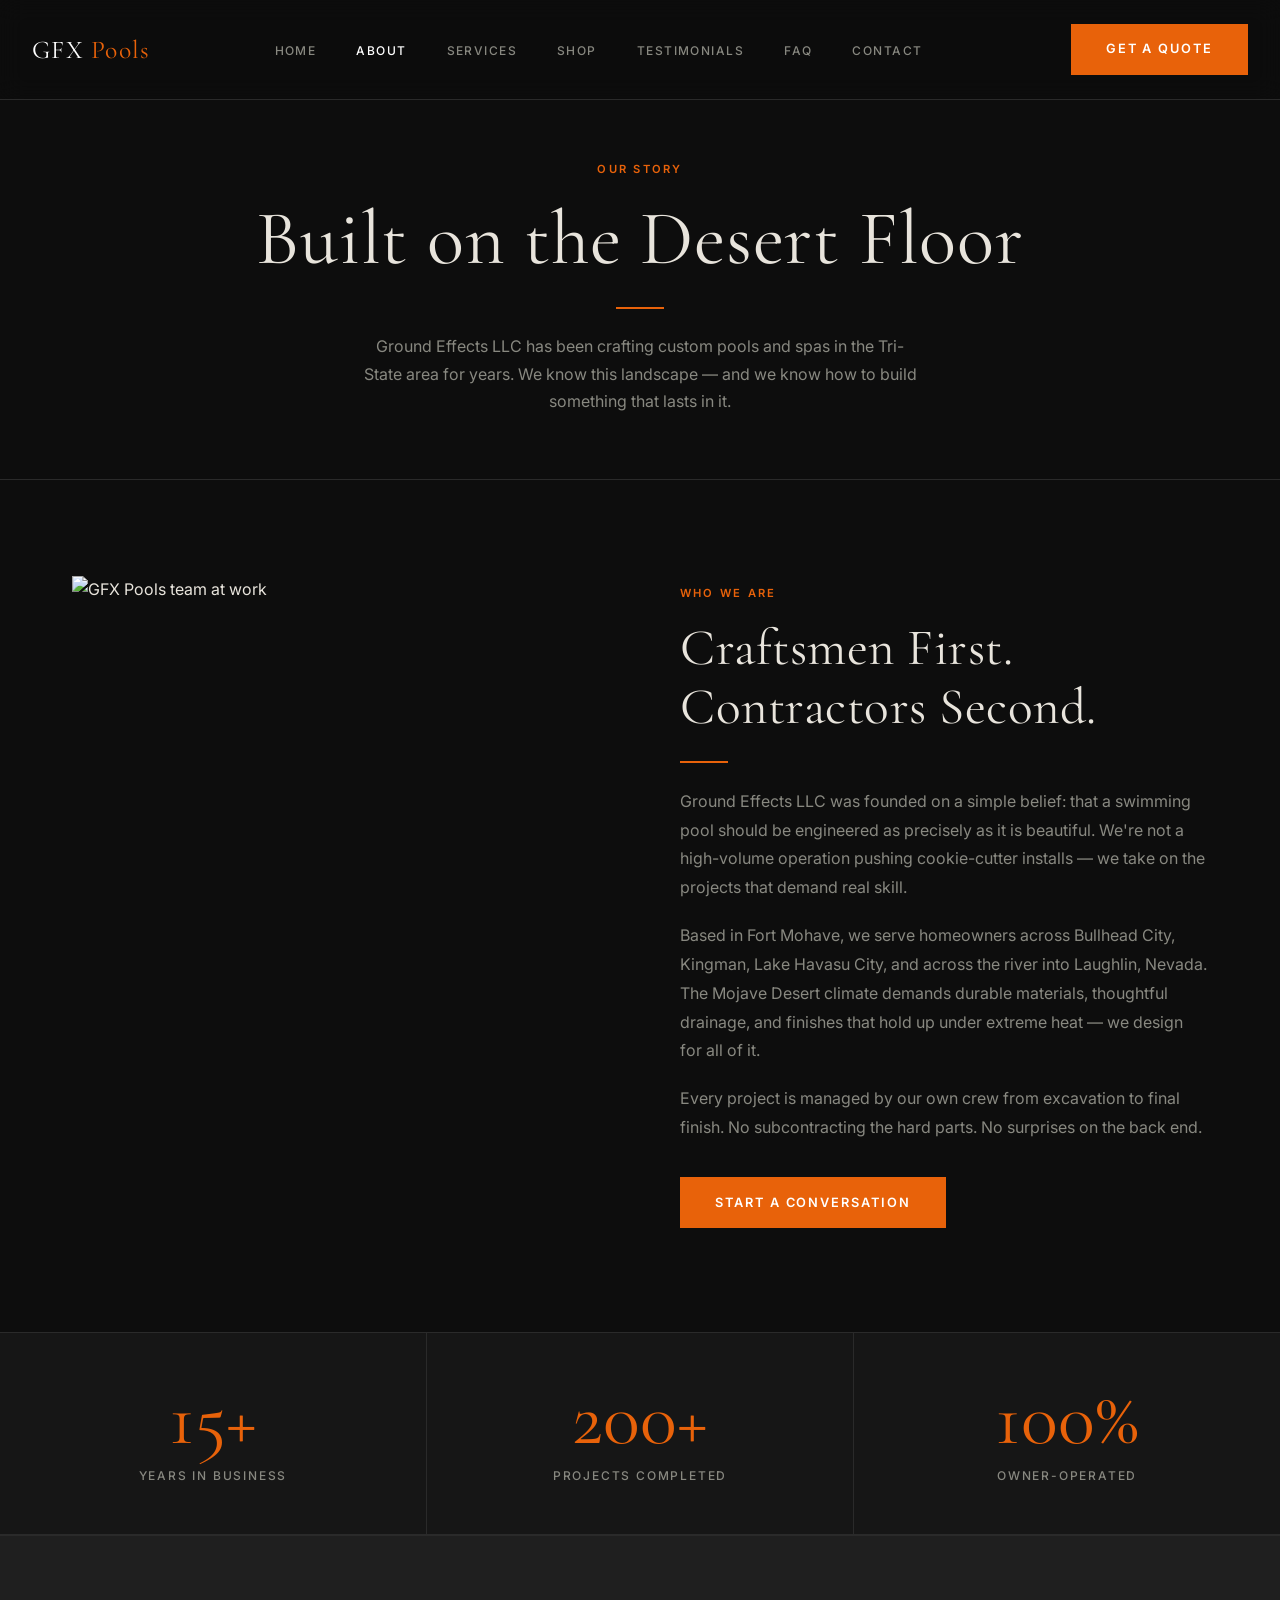
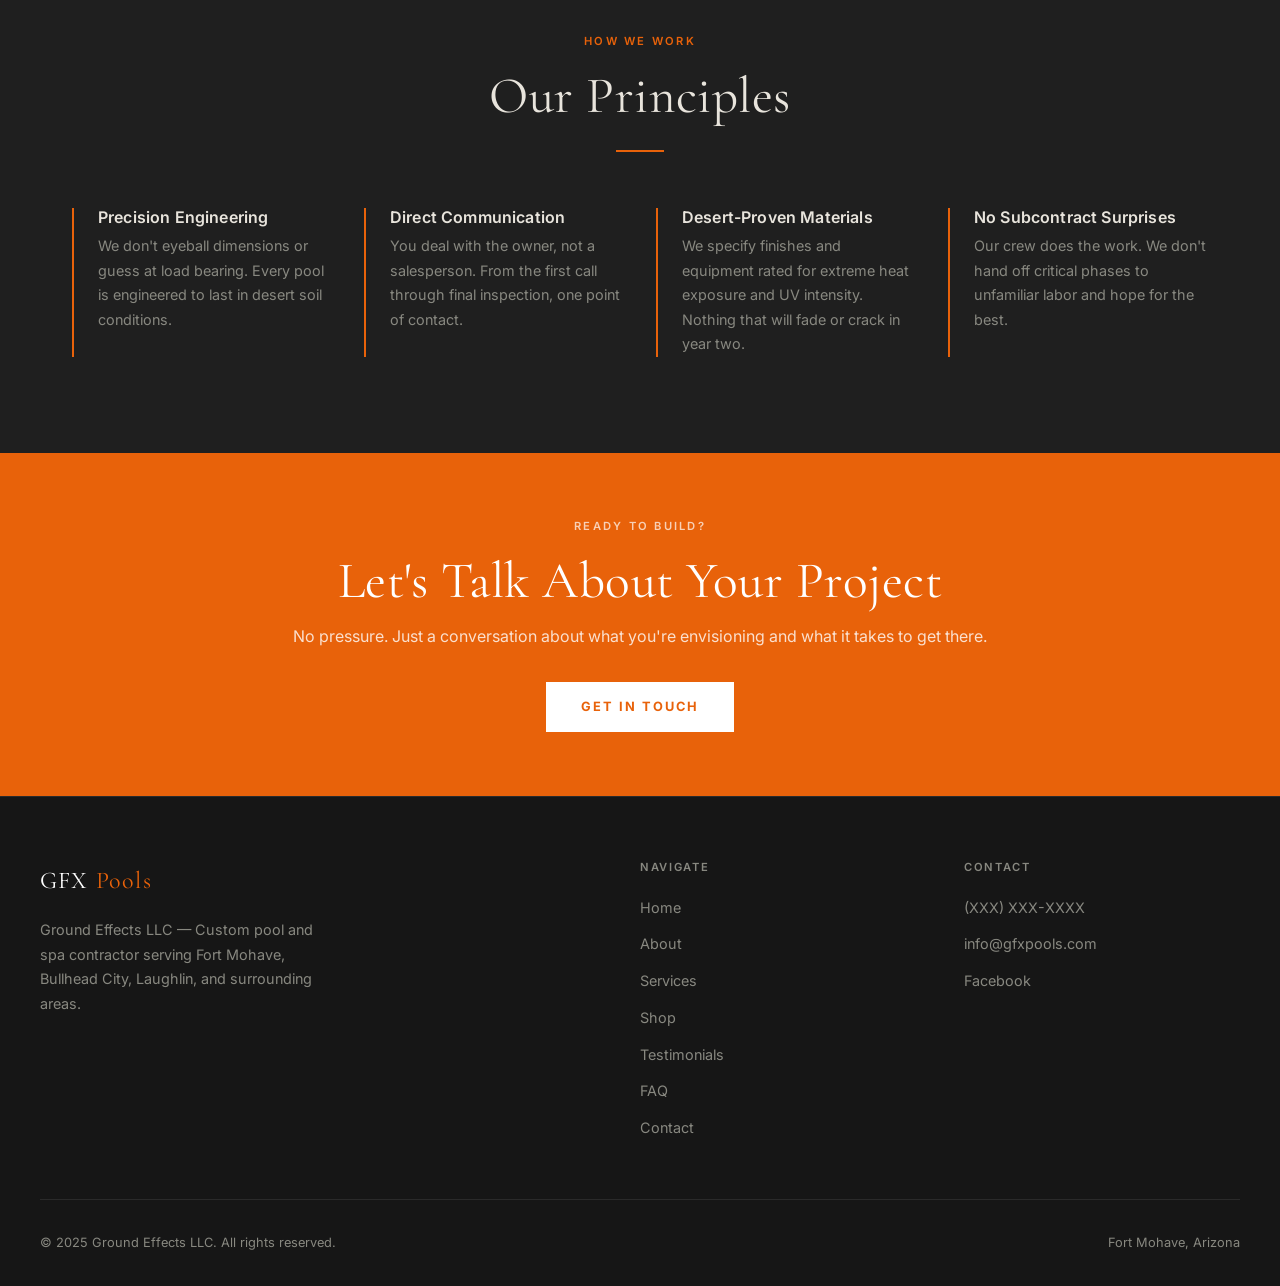
==== pages/about.html @ 376da18f "Initial commit" ====
<!DOCTYPE html>
<html lang="en">
<head>
  <meta charset="UTF-8">
  <meta name="viewport" content="width=device-width, initial-scale=1.0">
  <title>About — GFX Pools</title>
  <meta name="description" content="Ground Effects LLC — custom pool and spa contractor based in Fort Mohave, Arizona. Learn our story.">
  <link rel="preconnect" href="https://fonts.googleapis.com">
  <link rel="preconnect" href="https://fonts.gstatic.com" crossorigin>
  <link href="https://fonts.googleapis.com/css2?family=Cormorant+Garamond:ital,wght@0,300;0,400;0,600;1,300&family=Inter:wght@400;500;600&display=swap" rel="stylesheet">
  <link rel="stylesheet" href="../css/style.css">
  <style>
    .about-intro {
      display: grid;
      grid-template-columns: 1fr 1fr;
      gap: 5rem;
      align-items: center;
    }
    .about-intro img {
      width: 100%;
      aspect-ratio: 4/5;
      object-fit: cover;
    }
    .about-intro-text h2 { margin-bottom: 1.5rem; }
    .about-intro-text p { color: var(--muted); margin-bottom: 1.2rem; line-height: 1.8; }

    .stats-row {
      display: grid;
      grid-template-columns: repeat(3, 1fr);
      gap: 1.5px;
      background: var(--border);
      border-top: 1px solid var(--border);
      border-bottom: 1px solid var(--border);
    }
    .stat-block {
      background: var(--dark-card);
      padding: 3rem 2rem;
      text-align: center;
    }
    .stat-number {
      font-family: var(--font-display);
      font-size: clamp(3rem, 6vw, 5rem);
      color: var(--orange);
      line-height: 1;
      margin-bottom: 0.5rem;
    }
    .stat-label {
      font-size: 0.75rem;
      font-weight: 500;
      letter-spacing: 0.15em;
      text-transform: uppercase;
      color: var(--muted);
    }

    .values-grid {
      display: grid;
      grid-template-columns: repeat(auto-fit, minmax(240px, 1fr));
      gap: 2rem;
    }
    .value-item { border-left: 2px solid var(--orange); padding-left: 1.5rem; }
    .value-item h4 { margin-bottom: 0.5rem; font-family: var(--font-body); font-weight: 600; font-size: 1rem; }
    .value-item p { color: var(--muted); font-size: 0.9rem; line-height: 1.7; }

    @media (max-width: 768px) {
      .about-intro { grid-template-columns: 1fr; gap: 2.5rem; }
      .stats-row { grid-template-columns: 1fr; }
    }
  </style>
</head>
<body>

  <nav>
    <a href="../index.html" class="nav-logo">GFX <span>Pools</span></a>
    <ul class="nav-links">
      <li><a href="../index.html">Home</a></li>
      <li><a href="about.html" class="active">About</a></li>
      <li><a href="services.html">Services</a></li>
      <li><a href="shop.html">Shop</a></li>
      <li><a href="testimonials.html">Testimonials</a></li>
      <li><a href="faq.html">FAQ</a></li>
      <li><a href="contact.html">Contact</a></li>
    </ul>
    <a href="contact.html" class="btn btn-primary nav-cta">Get a Quote</a>
    <button class="nav-toggle" aria-label="Toggle navigation">
      <span></span><span></span><span></span>
    </button>
  </nav>

  <div class="page-hero">
    <span class="eyebrow">Our Story</span>
    <h1>Built on the Desert Floor</h1>
    <div class="divider center"></div>
    <p>Ground Effects LLC has been crafting custom pools and spas in the Tri-State area for years. We know this landscape — and we know how to build something that lasts in it.</p>
  </div>

  <!-- ── Intro ───────────────────────────────────────────────── -->
  <section>
    <div class="container about-intro">
      <img src="../images/about-team.jpg" alt="GFX Pools team at work" loading="lazy">
      <div class="about-intro-text">
        <span class="eyebrow">Who We Are</span>
        <h2>Craftsmen First. Contractors Second.</h2>
        <div class="divider"></div>
        <p>Ground Effects LLC was founded on a simple belief: that a swimming pool should be engineered as precisely as it is beautiful. We're not a high-volume operation pushing cookie-cutter installs — we take on the projects that demand real skill.</p>
        <p>Based in Fort Mohave, we serve homeowners across Bullhead City, Kingman, Lake Havasu City, and across the river into Laughlin, Nevada. The Mojave Desert climate demands durable materials, thoughtful drainage, and finishes that hold up under extreme heat — we design for all of it.</p>
        <p>Every project is managed by our own crew from excavation to final finish. No subcontracting the hard parts. No surprises on the back end.</p>
        <a href="contact.html" class="btn btn-primary" style="margin-top: 1rem;">Start a Conversation</a>
      </div>
    </div>
  </section>

  <!-- ── Stats ──────────────────────────────────────────────── -->
  <div class="stats-row">
    <div class="stat-block">
      <div class="stat-number">15+</div>
      <div class="stat-label">Years in Business</div>
    </div>
    <div class="stat-block">
      <div class="stat-number">200+</div>
      <div class="stat-label">Projects Completed</div>
    </div>
    <div class="stat-block">
      <div class="stat-number">100%</div>
      <div class="stat-label">Owner-Operated</div>
    </div>
  </div>

  <!-- ── Values ─────────────────────────────────────────────── -->
  <section style="background: var(--dark-mid); border-top: 1px solid var(--border);">
    <div class="container">
      <div class="section-header center">
        <span class="eyebrow">How We Work</span>
        <h2>Our Principles</h2>
        <div class="divider center"></div>
      </div>
      <div class="values-grid">
        <div class="value-item">
          <h4>Precision Engineering</h4>
          <p>We don't eyeball dimensions or guess at load bearing. Every pool is engineered to last in desert soil conditions.</p>
        </div>
        <div class="value-item">
          <h4>Direct Communication</h4>
          <p>You deal with the owner, not a salesperson. From the first call through final inspection, one point of contact.</p>
        </div>
        <div class="value-item">
          <h4>Desert-Proven Materials</h4>
          <p>We specify finishes and equipment rated for extreme heat exposure and UV intensity. Nothing that will fade or crack in year two.</p>
        </div>
        <div class="value-item">
          <h4>No Subcontract Surprises</h4>
          <p>Our crew does the work. We don't hand off critical phases to unfamiliar labor and hope for the best.</p>
        </div>
      </div>
    </div>
  </section>

  <!-- ── CTA ────────────────────────────────────────────────── -->
  <section class="financing-banner">
    <div class="container">
      <span class="eyebrow" style="color: rgba(255,255,255,0.7);">Ready to Build?</span>
      <h2>Let's Talk About Your Project</h2>
      <p>No pressure. Just a conversation about what you're envisioning and what it takes to get there.</p>
      <a href="contact.html" class="btn btn-financing">Get in Touch</a>
    </div>
  </section>

  <footer>
    <div class="footer-grid">
      <div class="footer-brand">
        <div class="nav-logo" style="font-family: 'Cormorant Garamond', serif; font-size: 1.5rem;">GFX <span style="color: var(--orange);">Pools</span></div>
        <p>Ground Effects LLC — Custom pool and spa contractor serving Fort Mohave, Bullhead City, Laughlin, and surrounding areas.</p>
      </div>
      <div class="footer-col">
        <h4>Navigate</h4>
        <ul>
          <li><a href="../index.html">Home</a></li>
          <li><a href="about.html">About</a></li>
          <li><a href="services.html">Services</a></li>
          <li><a href="shop.html">Shop</a></li>
          <li><a href="testimonials.html">Testimonials</a></li>
          <li><a href="faq.html">FAQ</a></li>
          <li><a href="contact.html">Contact</a></li>
        </ul>
      </div>
      <div class="footer-col">
        <h4>Contact</h4>
        <ul>
          <li><a href="tel:+1XXXXXXXXXX">(XXX) XXX-XXXX</a></li>
          <li><a href="mailto:info@gfxpools.com">info@gfxpools.com</a></li>
          <li><a href="https://www.facebook.com/GFXPools" target="_blank">Facebook</a></li>
        </ul>
      </div>
    </div>
    <div class="footer-bottom">
      <span>© 2025 Ground Effects LLC. All rights reserved.</span>
      <span>Fort Mohave, Arizona</span>
    </div>
  </footer>

  <script src="../js/main.js"></script>
</body>
</html>
---- css/style.css ----
/* ============================================================
   GFX Pools — Ground Effects LLC
   Brand: Dark luxury / Engineering Liquid Luxury
   Accent: #E8620A | Dark base | Clean gold highlights
   ============================================================ */

:root {
  --orange:     #E8620A;
  --orange-dim: #b34c08;
  --gold:       #C9A84C;
  --dark:       #0D0D0D;
  --dark-card:  #161616;
  --dark-mid:   #1F1F1F;
  --border:     #2A2A2A;
  --text:       #E8E4DC;
  --muted:      #888880;
  --white:      #FFFFFF;

  --font-display: 'Cormorant Garamond', Georgia, serif;
  --font-body:    'Inter', system-ui, sans-serif;

  --max-w: 1200px;
  --section-pad: 6rem 2rem;
}

/* ── Reset ─────────────────────────────────────────────────── */
*, *::before, *::after { box-sizing: border-box; margin: 0; padding: 0; }
html { scroll-behavior: smooth; }
body {
  background: var(--dark);
  color: var(--text);
  font-family: var(--font-body);
  font-size: 1rem;
  line-height: 1.7;
  -webkit-font-smoothing: antialiased;
}
img { max-width: 100%; display: block; }
a { color: inherit; text-decoration: none; }

/* ── Typography ─────────────────────────────────────────────── */
h1, h2, h3, h4 {
  font-family: var(--font-display);
  font-weight: 400;
  line-height: 1.15;
  letter-spacing: 0.01em;
}
h1 { font-size: clamp(2.8rem, 6vw, 5rem); }
h2 { font-size: clamp(2rem, 4vw, 3.2rem); }
h3 { font-size: 1.5rem; }
.eyebrow {
  font-family: var(--font-body);
  font-size: 0.7rem;
  font-weight: 600;
  letter-spacing: 0.2em;
  text-transform: uppercase;
  color: var(--orange);
  margin-bottom: 1rem;
  display: block;
}

/* ── Layout ─────────────────────────────────────────────────── */
.container {
  max-width: var(--max-w);
  margin: 0 auto;
  padding: 0 2rem;
}
section { padding: var(--section-pad); }

/* ── Buttons ─────────────────────────────────────────────────── */
.btn {
  display: inline-block;
  padding: 0.9rem 2.2rem;
  font-family: var(--font-body);
  font-size: 0.8rem;
  font-weight: 600;
  letter-spacing: 0.15em;
  text-transform: uppercase;
  border: none;
  cursor: pointer;
  transition: background 0.2s, color 0.2s;
}
.btn-primary {
  background: var(--orange);
  color: var(--white);
}
.btn-primary:hover { background: var(--orange-dim); }
.btn-outline {
  background: transparent;
  color: var(--text);
  border: 1px solid var(--border);
}
.btn-outline:hover {
  border-color: var(--orange);
  color: var(--orange);
}

/* ── Nav ─────────────────────────────────────────────────────── */
nav {
  position: fixed;
  top: 0; left: 0; right: 0;
  z-index: 100;
  padding: 1.5rem 2rem;
  display: flex;
  align-items: center;
  justify-content: space-between;
  background: rgba(13,13,13,0.92);
  backdrop-filter: blur(12px);
  border-bottom: 1px solid var(--border);
}
.nav-logo {
  font-family: var(--font-display);
  font-size: 1.6rem;
  letter-spacing: 0.05em;
  color: var(--white);
}
.nav-logo span { color: var(--orange); }
.nav-links {
  display: flex;
  gap: 2.5rem;
  list-style: none;
}
.nav-links a {
  font-size: 0.75rem;
  font-weight: 500;
  letter-spacing: 0.12em;
  text-transform: uppercase;
  color: var(--muted);
  transition: color 0.2s;
}
.nav-links a:hover, .nav-links a.active { color: var(--white); }
.nav-cta { margin-left: 1.5rem; }

/* Mobile nav toggle */
.nav-toggle {
  display: none;
  background: none;
  border: none;
  cursor: pointer;
  flex-direction: column;
  gap: 5px;
}
.nav-toggle span {
  display: block;
  width: 24px;
  height: 2px;
  background: var(--text);
  transition: 0.3s;
}

/* ── Hero ─────────────────────────────────────────────────────── */
.hero {
  min-height: 100vh;
  display: flex;
  align-items: flex-end;
  padding: 0;
  position: relative;
  overflow: hidden;
}
.hero-bg {
  position: absolute;
  inset: 0;
  background: linear-gradient(
    to bottom,
    rgba(13,13,13,0.3) 0%,
    rgba(13,13,13,0.6) 60%,
    rgba(13,13,13,0.95) 100%
  ), url('../images/hero.jpg') center/cover no-repeat;
}
.hero-content {
  position: relative;
  z-index: 2;
  padding: 0 2rem 6rem;
  max-width: var(--max-w);
  margin: 0 auto;
  width: 100%;
}
.hero h1 { color: var(--white); margin-bottom: 1.5rem; }
.hero h1 em {
  font-style: normal;
  color: var(--orange);
}
.hero-sub {
  font-size: 1.05rem;
  color: var(--muted);
  max-width: 520px;
  margin-bottom: 2.5rem;
}
.hero-actions { display: flex; gap: 1rem; flex-wrap: wrap; }

/* ── Section headers ─────────────────────────────────────────── */
.section-header {
  margin-bottom: 3.5rem;
}
.section-header.center { text-align: center; }
.section-header p {
  color: var(--muted);
  max-width: 600px;
  margin-top: 1rem;
}
.section-header.center p { margin: 1rem auto 0; }

/* ── Services grid ───────────────────────────────────────────── */
.services-grid {
  display: grid;
  grid-template-columns: repeat(auto-fit, minmax(280px, 1fr));
  gap: 1.5px;
  background: var(--border);
}
.service-card {
  background: var(--dark-card);
  padding: 2.5rem;
  transition: background 0.2s;
}
.service-card:hover { background: var(--dark-mid); }
.service-icon {
  font-size: 1.8rem;
  margin-bottom: 1.2rem;
}
.service-card h3 { margin-bottom: 0.75rem; }
.service-card p { color: var(--muted); font-size: 0.95rem; }

/* ── Shop / Buy Button embed ─────────────────────────────────── */
.shop-section {
  background: var(--dark-mid);
  border-top: 1px solid var(--border);
  border-bottom: 1px solid var(--border);
}
.shopify-buy-frame { width: 100%; }
#shopify-buy-button-placeholder {
  min-height: 400px;
  display: flex;
  align-items: center;
  justify-content: center;
  color: var(--muted);
  font-size: 0.85rem;
  letter-spacing: 0.1em;
  text-transform: uppercase;
  border: 1px dashed var(--border);
}

/* ── Portfolio / collage ─────────────────────────────────────── */
.portfolio-grid {
  display: grid;
  grid-template-columns: repeat(12, 1fr);
  grid-template-rows: auto;
  gap: 4px;
}
.portfolio-grid .cell { overflow: hidden; }
.portfolio-grid .cell img {
  width: 100%;
  height: 100%;
  object-fit: cover;
  transition: transform 0.5s ease;
}
.portfolio-grid .cell:hover img { transform: scale(1.04); }
.cell-large  { grid-column: span 8; grid-row: span 2; min-height: 480px; }
.cell-tall   { grid-column: span 4; grid-row: span 2; min-height: 480px; }
.cell-wide   { grid-column: span 6; min-height: 240px; }
.cell-small  { grid-column: span 4; min-height: 240px; }

/* ── Testimonials ────────────────────────────────────────────── */
.testimonials-grid {
  display: grid;
  grid-template-columns: repeat(auto-fit, minmax(300px, 1fr));
  gap: 1.5rem;
}
.testimonial-card {
  background: var(--dark-card);
  border: 1px solid var(--border);
  padding: 2.5rem;
}
.testimonial-stars { color: var(--orange); margin-bottom: 1rem; font-size: 0.85rem; }
.testimonial-text {
  font-family: var(--font-display);
  font-size: 1.2rem;
  line-height: 1.6;
  color: var(--text);
  margin-bottom: 1.5rem;
}
.testimonial-author { font-size: 0.8rem; color: var(--muted); letter-spacing: 0.1em; text-transform: uppercase; }

/* ── Financing banner ───────────────────────────────────────── */
.financing-banner {
  background: var(--orange);
  padding: 4rem 2rem;
  text-align: center;
}
.financing-banner h2 { color: var(--white); margin-bottom: 0.75rem; }
.financing-banner p { color: rgba(255,255,255,0.8); margin-bottom: 2rem; }
.btn-financing {
  background: var(--white);
  color: var(--orange);
  font-weight: 700;
}
.btn-financing:hover { background: var(--dark); color: var(--white); }

/* ── Footer ─────────────────────────────────────────────────── */
footer {
  background: var(--dark-card);
  border-top: 1px solid var(--border);
  padding: 4rem 2rem 2rem;
}
.footer-grid {
  display: grid;
  grid-template-columns: 2fr 1fr 1fr;
  gap: 3rem;
  max-width: var(--max-w);
  margin: 0 auto 3rem;
}
.footer-brand p { color: var(--muted); font-size: 0.9rem; margin-top: 1rem; max-width: 300px; }
.footer-col h4 {
  font-family: var(--font-body);
  font-size: 0.7rem;
  font-weight: 600;
  letter-spacing: 0.15em;
  text-transform: uppercase;
  color: var(--muted);
  margin-bottom: 1.2rem;
}
.footer-col ul { list-style: none; }
.footer-col li { margin-bottom: 0.6rem; }
.footer-col a { color: var(--muted); font-size: 0.9rem; transition: color 0.2s; }
.footer-col a:hover { color: var(--orange); }
.footer-bottom {
  max-width: var(--max-w);
  margin: 0 auto;
  padding-top: 2rem;
  border-top: 1px solid var(--border);
  display: flex;
  justify-content: space-between;
  align-items: center;
  font-size: 0.8rem;
  color: var(--muted);
}

/* ── Page hero (interior pages) ─────────────────────────────── */
.page-hero {
  padding: 10rem 2rem 4rem;
  text-align: center;
  border-bottom: 1px solid var(--border);
}
.page-hero h1 { margin-bottom: 1rem; }
.page-hero p { color: var(--muted); max-width: 560px; margin: 0 auto; }

/* ── Divider ─────────────────────────────────────────────────── */
.divider {
  width: 48px;
  height: 2px;
  background: var(--orange);
  margin: 1.5rem 0;
}
.divider.center { margin: 1.5rem auto; }

/* ── Responsive ─────────────────────────────────────────────── */
@media (max-width: 768px) {
  :root { --section-pad: 4rem 1.25rem; }
  .nav-links, .nav-cta { display: none; }
  .nav-toggle { display: flex; }
  .nav-links.open {
    display: flex;
    flex-direction: column;
    position: absolute;
    top: 100%; left: 0; right: 0;
    background: var(--dark-card);
    padding: 1.5rem 2rem;
    border-bottom: 1px solid var(--border);
    gap: 1.2rem;
  }
  .footer-grid { grid-template-columns: 1fr; gap: 2rem; }
  .footer-bottom { flex-direction: column; gap: 0.5rem; text-align: center; }
  .cell-large, .cell-tall, .cell-wide, .cell-small { grid-column: span 12; min-height: 220px; }
  .hero-actions { flex-direction: column; }
}
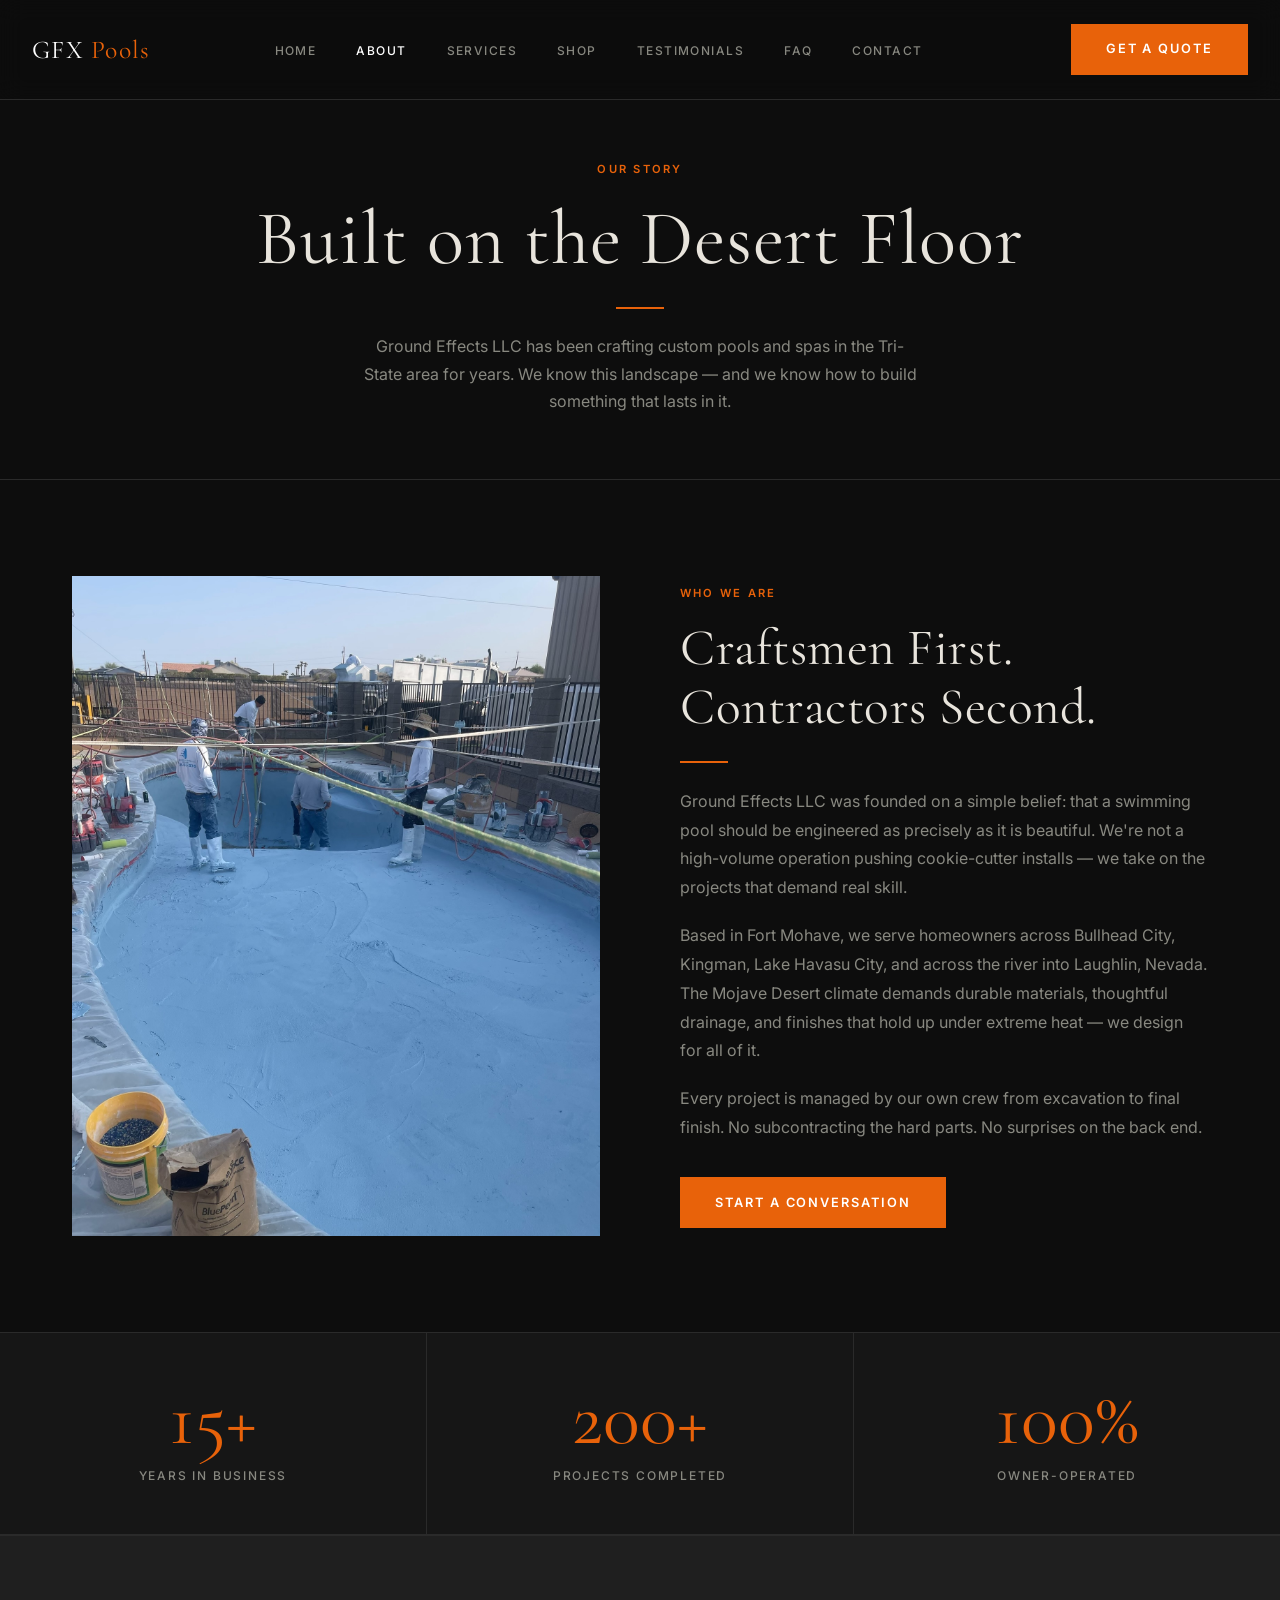
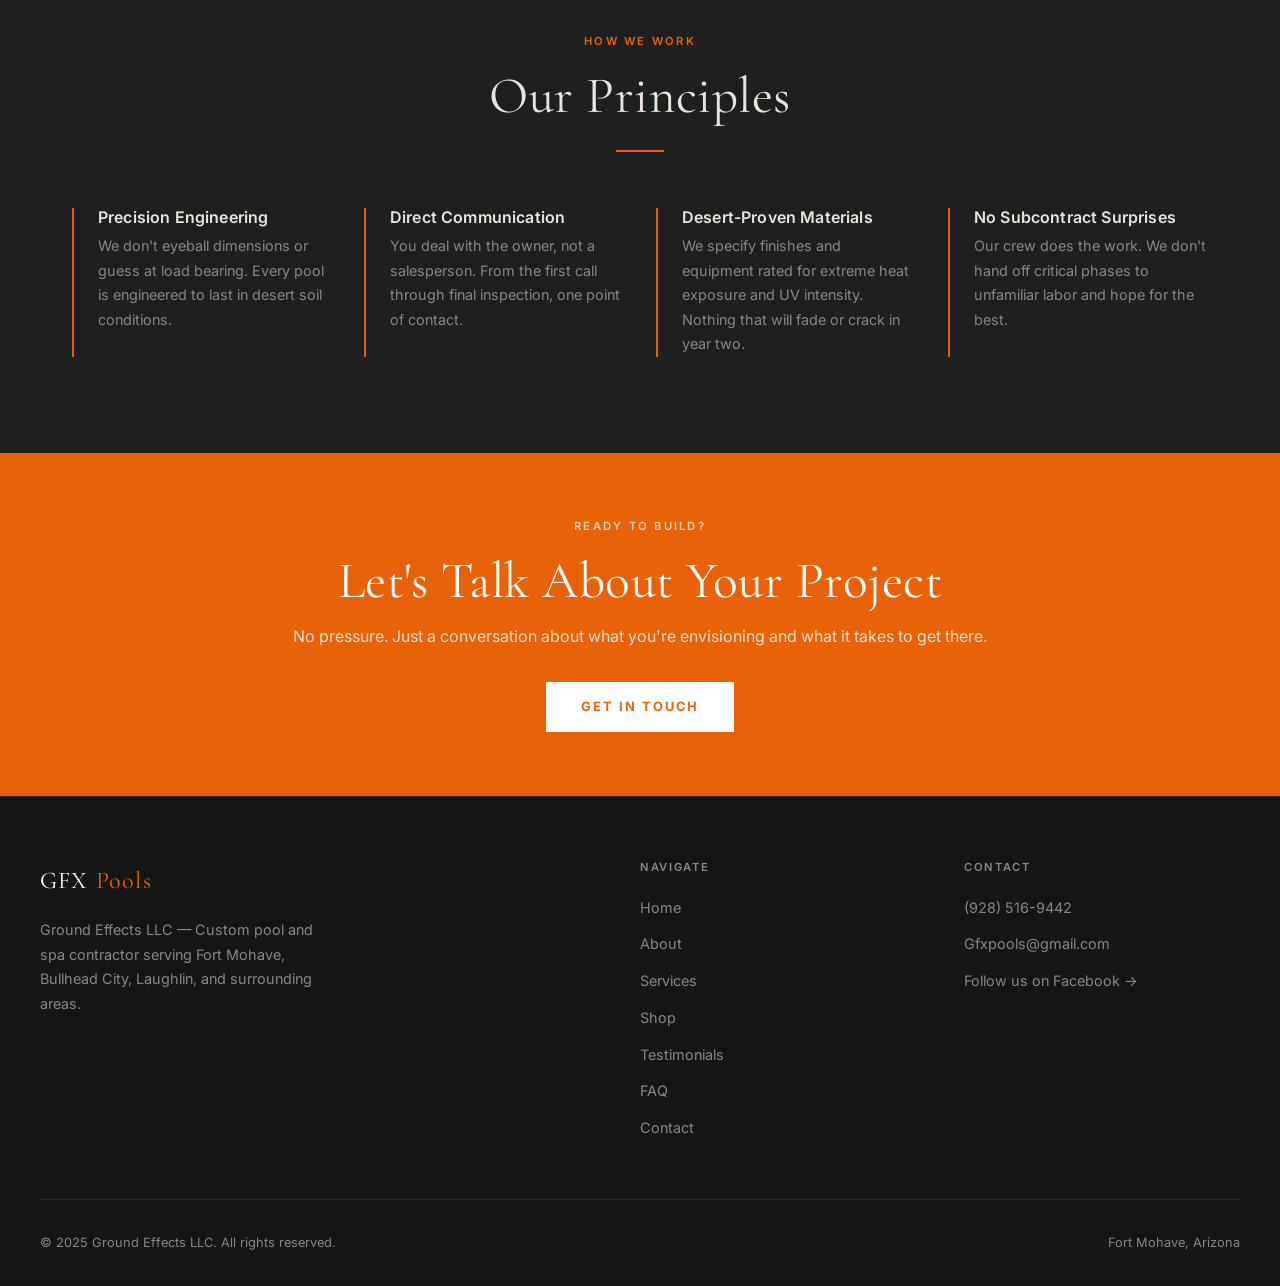
==== commit 673f59d0: "Facebook update" ====
--- a/pages/about.html
+++ b/pages/about.html
@@ -185,9 +185,9 @@
       <div class="footer-col">
         <h4>Contact</h4>
         <ul>
-          <li><a href="tel:+1XXXXXXXXXX">(XXX) XXX-XXXX</a></li>
-          <li><a href="mailto:info@gfxpools.com">info@gfxpools.com</a></li>
-          <li><a href="https://www.facebook.com/GFXPools" target="_blank">Facebook</a></li>
+          <li><a href="tel:+19285169442">(928) 516-9442</a></li>
+          <li><a href="mailto:Gfxpools@gmail.com">Gfxpools@gmail.com</a></li>
+          <li><a href="https://www.facebook.com/people/Gfx-Az/61581727505207/" target="_blank" rel="noopener">Follow us on Facebook →</a></li>
         </ul>
       </div>
     </div>
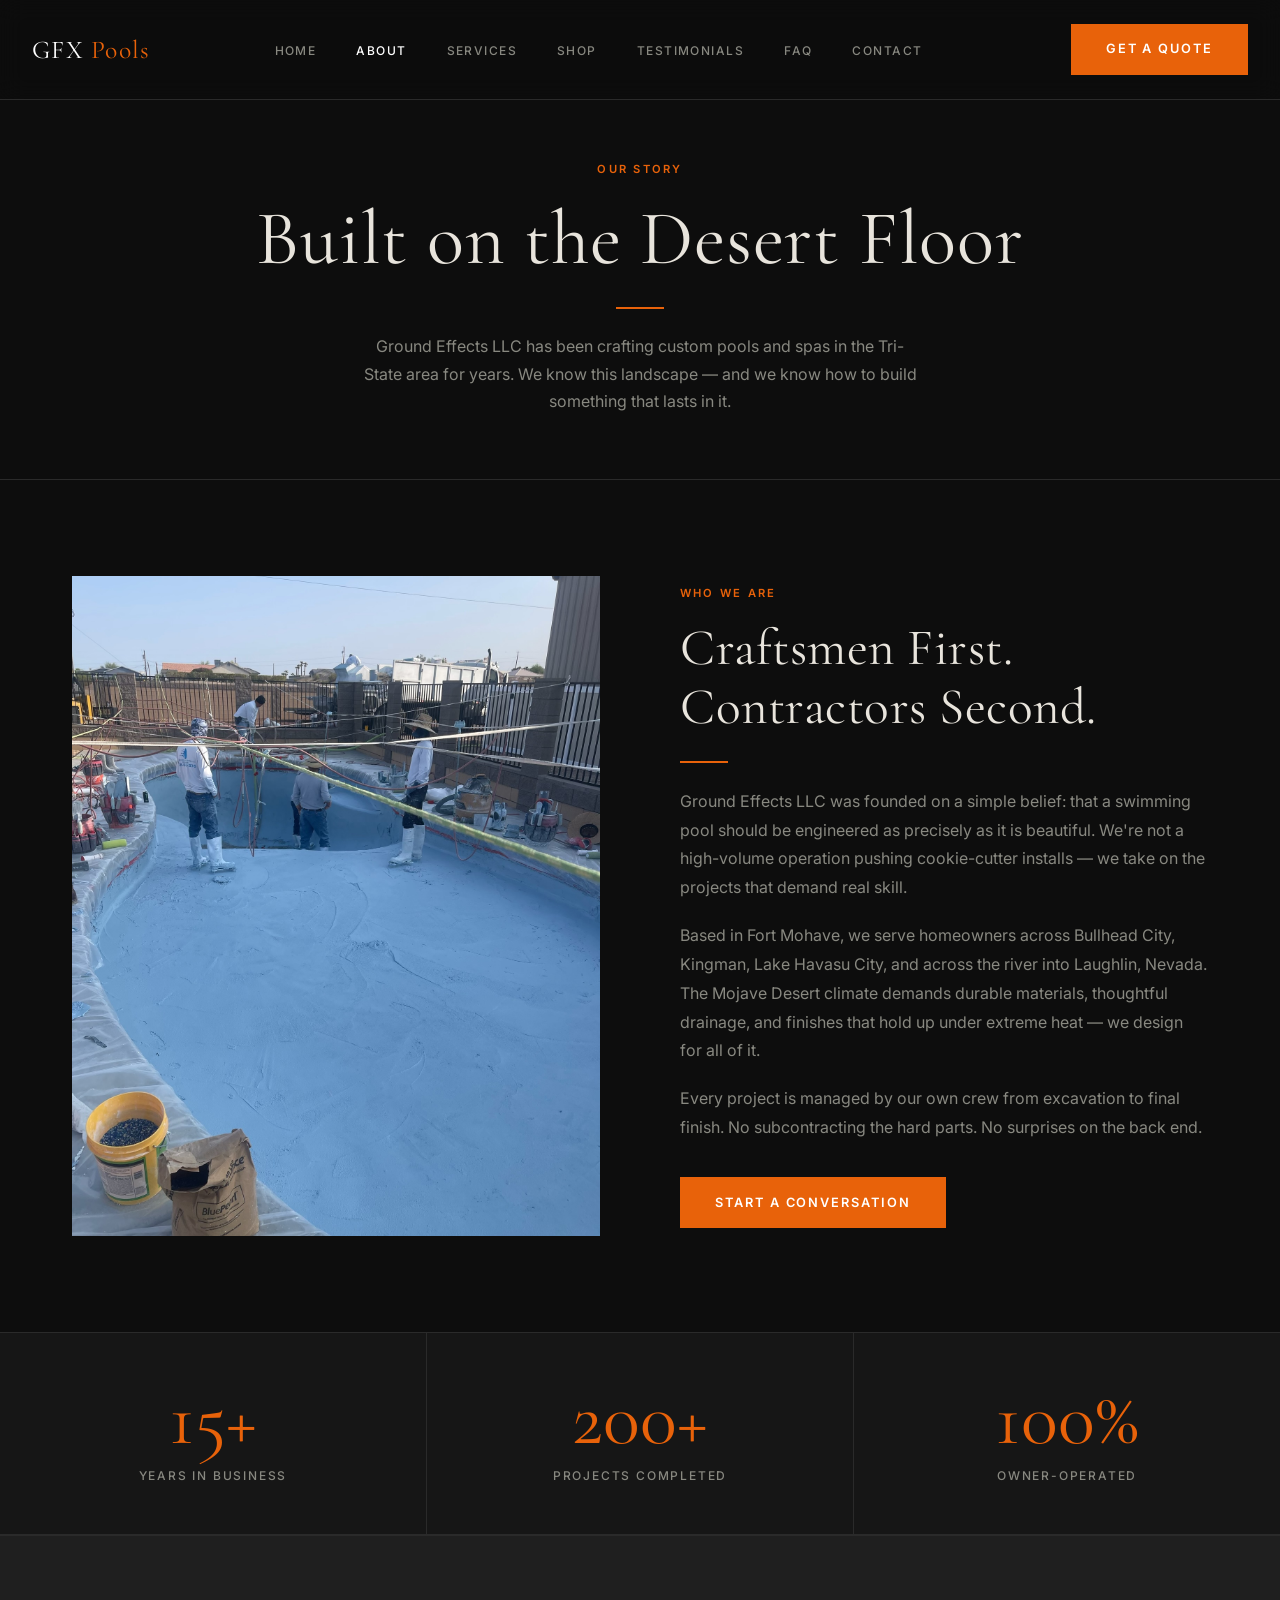
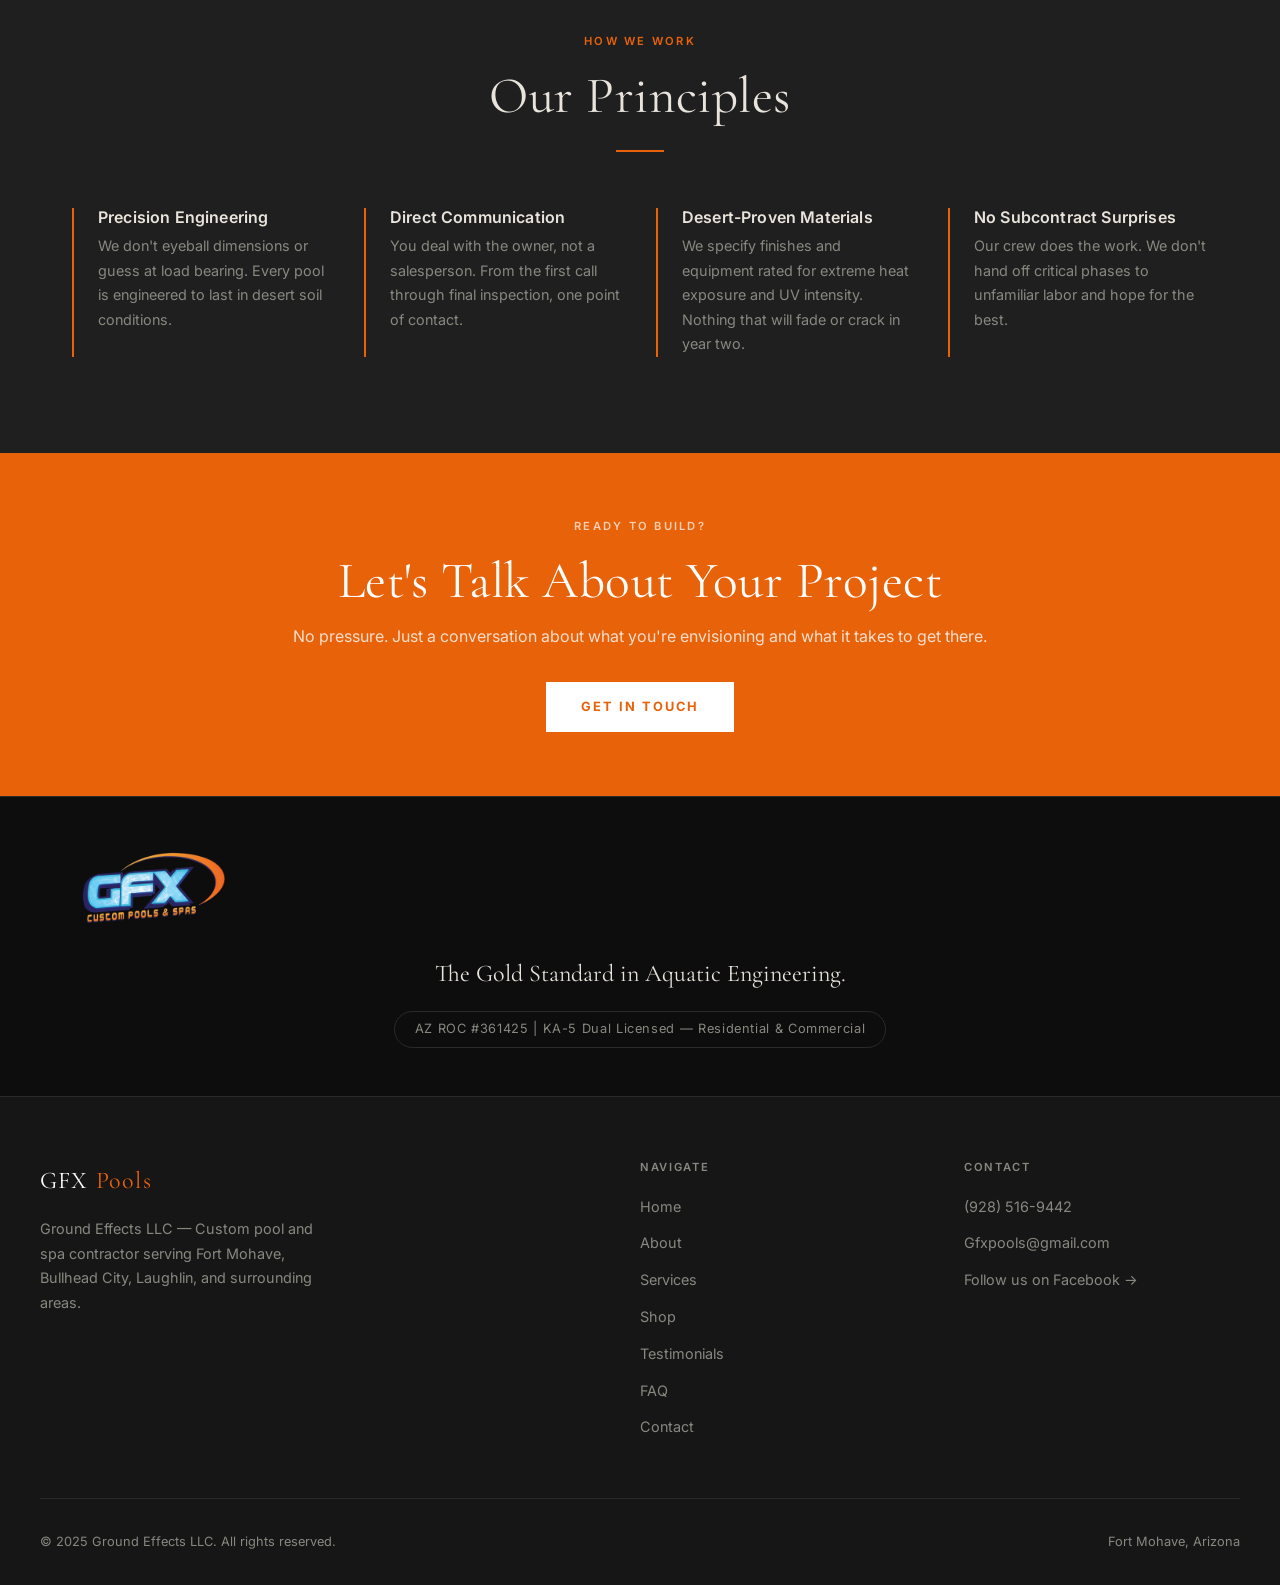
==== commit 160d0d26: "added business information to footer" ====
--- a/pages/about.html
+++ b/pages/about.html
@@ -164,6 +164,15 @@
     </div>
   </section>
 
+  <!-- ── Brand stamp ───────────────────────────────────────── -->
+  <section style="background: var(--dark-base); border-top: 1px solid var(--border); padding: 3rem 2rem; text-align: center;">
+    <div class="container">
+      <img src="../images/gfx-logo.png" alt="GFX Pools Logo" style="max-width: 160px; width: 100%; margin-bottom: 1.5rem;">
+      <p style="font-family: 'Cormorant Garamond', serif; font-size: 1.5rem; color: var(--text); margin-bottom: 1rem;">The Gold Standard in Aquatic Engineering.</p>
+      <span style="display: inline-block; border: 1px solid var(--border); border-radius: 999px; padding: 0.4rem 1.2rem; font-family: 'Inter', sans-serif; font-size: 0.8rem; color: var(--muted); letter-spacing: 0.05em;">AZ ROC #361425 | KA-5 Dual Licensed — Residential &amp; Commercial</span>
+    </div>
+  </section>
+
   <footer>
     <div class="footer-grid">
       <div class="footer-brand">
